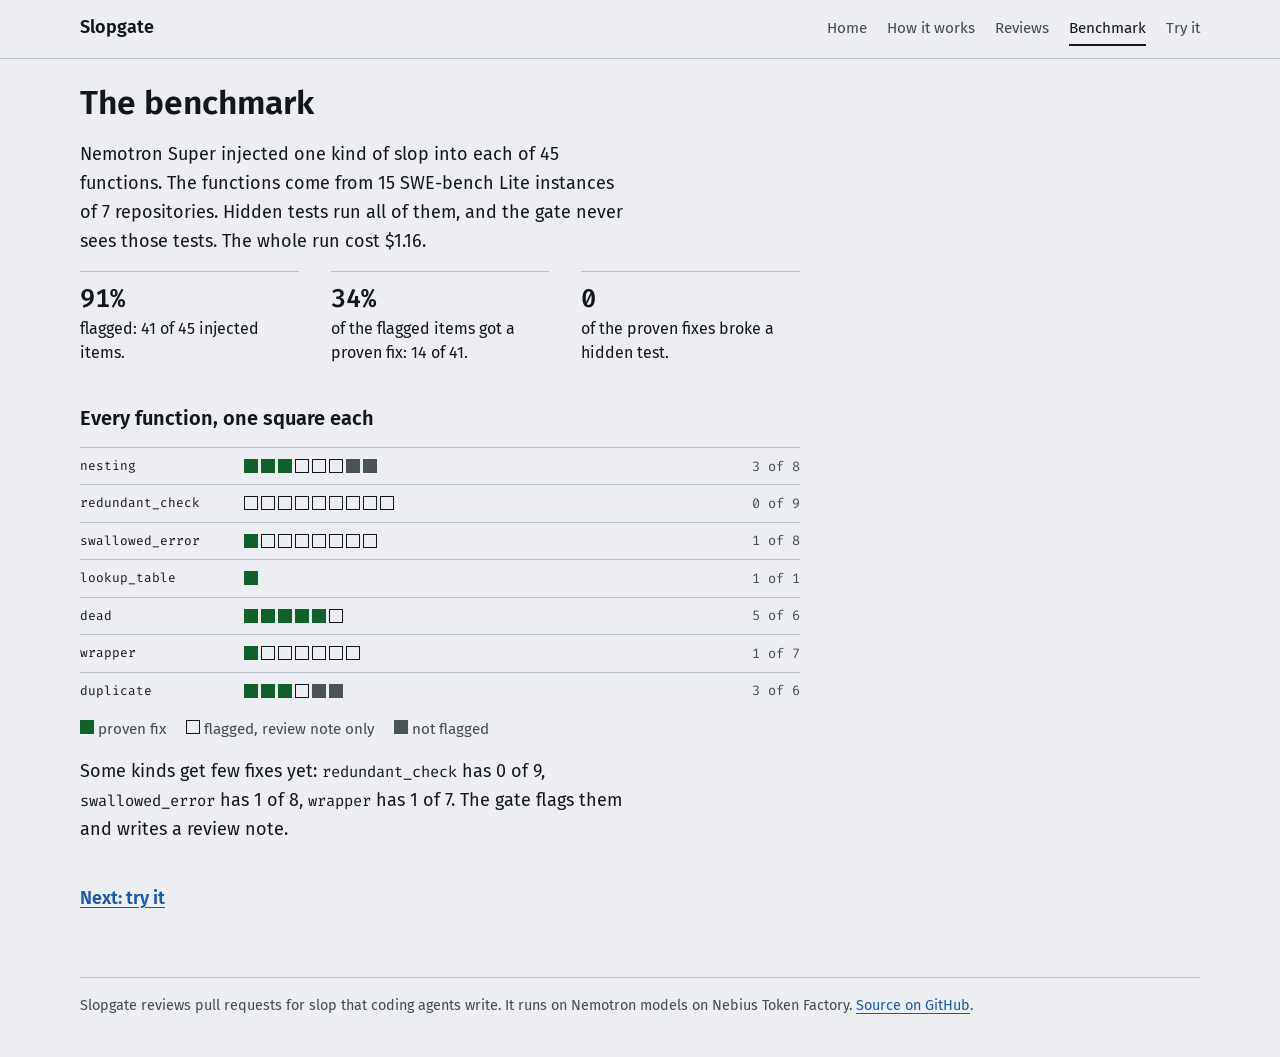
==== docs/demo/benchmark.html @ ee25173a "ticket-64: feat(demo): add the 5-page showcase site with recorded reviews and a live try-it panel Pa" ====
<!doctype html>
<html lang="en">
<head>
<meta charset="utf-8">
<meta name="viewport" content="width=device-width, initial-scale=1">
<title>Slopgate benchmark</title>
<link rel="stylesheet" href="style.css">
</head>
<body>
<header class="top"><div class="topbar"><a class="brand" href="index.html">Slopgate</a><nav aria-label="Pages"><a href="index.html">Home</a><a href="how.html">How it works</a><a href="reviews.html">Reviews</a><a href="benchmark.html" aria-current="page">Benchmark</a><a href="try.html">Try it</a></nav></div></header>
<main>
<h1>The benchmark</h1>
<p>Nemotron Super injected one kind of slop into each of 45 functions. The functions come from 15 SWE-bench Lite instances of 7 repositories. Hidden tests run all of them, and the gate never sees those tests. The whole run cost $1.16.</p>
<ul class="figures">
<li><b class="num">91%</b> flagged: 41 of 45 injected items.</li>
<li><b class="num">34%</b> of the flagged items got a proven fix: 14 of 41.</li>
<li><b class="num">0</b> of the proven fixes broke a hidden test.</li>
</ul>
<h2>Every function, one square each</h2>
<div class="waffle">
<div class="row" role="group" aria-label="nesting: 3 proven, 3 note only, 2 not flagged"><code class="kind">nesting</code><span class="cells"><span class="cell proven" title="nesting: proven fix"></span><span class="cell proven" title="nesting: proven fix"></span><span class="cell proven" title="nesting: proven fix"></span><span class="cell note" title="nesting: flagged, review note only"></span><span class="cell note" title="nesting: flagged, review note only"></span><span class="cell note" title="nesting: flagged, review note only"></span><span class="cell missed" title="nesting: not flagged"></span><span class="cell missed" title="nesting: not flagged"></span></span><span class="count">3 of 8</span></div><div class="row" role="group" aria-label="redundant_check: 0 proven, 9 note only, 0 not flagged"><code class="kind">redundant_check</code><span class="cells"><span class="cell note" title="redundant_check: flagged, review note only"></span><span class="cell note" title="redundant_check: flagged, review note only"></span><span class="cell note" title="redundant_check: flagged, review note only"></span><span class="cell note" title="redundant_check: flagged, review note only"></span><span class="cell note" title="redundant_check: flagged, review note only"></span><span class="cell note" title="redundant_check: flagged, review note only"></span><span class="cell note" title="redundant_check: flagged, review note only"></span><span class="cell note" title="redundant_check: flagged, review note only"></span><span class="cell note" title="redundant_check: flagged, review note only"></span></span><span class="count">0 of 9</span></div><div class="row" role="group" aria-label="swallowed_error: 1 proven, 7 note only, 0 not flagged"><code class="kind">swallowed_error</code><span class="cells"><span class="cell proven" title="swallowed_error: proven fix"></span><span class="cell note" title="swallowed_error: flagged, review note only"></span><span class="cell note" title="swallowed_error: flagged, review note only"></span><span class="cell note" title="swallowed_error: flagged, review note only"></span><span class="cell note" title="swallowed_error: flagged, review note only"></span><span class="cell note" title="swallowed_error: flagged, review note only"></span><span class="cell note" title="swallowed_error: flagged, review note only"></span><span class="cell note" title="swallowed_error: flagged, review note only"></span></span><span class="count">1 of 8</span></div><div class="row" role="group" aria-label="lookup_table: 1 proven, 0 note only, 0 not flagged"><code class="kind">lookup_table</code><span class="cells"><span class="cell proven" title="lookup_table: proven fix"></span></span><span class="count">1 of 1</span></div><div class="row" role="group" aria-label="dead: 5 proven, 1 note only, 0 not flagged"><code class="kind">dead</code><span class="cells"><span class="cell proven" title="dead: proven fix"></span><span class="cell proven" title="dead: proven fix"></span><span class="cell proven" title="dead: proven fix"></span><span class="cell proven" title="dead: proven fix"></span><span class="cell proven" title="dead: proven fix"></span><span class="cell note" title="dead: flagged, review note only"></span></span><span class="count">5 of 6</span></div><div class="row" role="group" aria-label="wrapper: 1 proven, 6 note only, 0 not flagged"><code class="kind">wrapper</code><span class="cells"><span class="cell proven" title="wrapper: proven fix"></span><span class="cell note" title="wrapper: flagged, review note only"></span><span class="cell note" title="wrapper: flagged, review note only"></span><span class="cell note" title="wrapper: flagged, review note only"></span><span class="cell note" title="wrapper: flagged, review note only"></span><span class="cell note" title="wrapper: flagged, review note only"></span><span class="cell note" title="wrapper: flagged, review note only"></span></span><span class="count">1 of 7</span></div><div class="row" role="group" aria-label="duplicate: 3 proven, 1 note only, 2 not flagged"><code class="kind">duplicate</code><span class="cells"><span class="cell proven" title="duplicate: proven fix"></span><span class="cell proven" title="duplicate: proven fix"></span><span class="cell proven" title="duplicate: proven fix"></span><span class="cell note" title="duplicate: flagged, review note only"></span><span class="cell missed" title="duplicate: not flagged"></span><span class="cell missed" title="duplicate: not flagged"></span></span><span class="count">3 of 6</span></div>
</div>
<p class="legend"><span><i class="cell proven"></i> proven fix</span> <span><i class="cell note"></i> flagged, review note only</span> <span><i class="cell missed"></i> not flagged</span></p>
<p>Some kinds get few fixes yet: <code>redundant_check</code> has 0 of 9, <code>swallowed_error</code> has 1 of 8, <code>wrapper</code> has 1 of 7. The gate flags them and writes a review note.</p>
<p class="next"><a href="try.html">Next: try it</a></p>
</main>
<footer><p>Slopgate reviews pull requests for slop that coding agents write. It runs on Nemotron models on Nebius Token Factory. <a href="https://github.com/agno-nymous/slopgate">Source on GitHub</a>.</p></footer>

</body>
</html>
---- docs/demo/style.css ----
@font-face { font-family: "Fira Sans"; font-weight: 400; font-style: normal; font-display: swap; src: url(fonts/fira-sans-latin-400-normal.woff2) format("woff2"); }
@font-face { font-family: "Fira Sans"; font-weight: 600; font-style: normal; font-display: swap; src: url(fonts/fira-sans-latin-600-normal.woff2) format("woff2"); }
@font-face { font-family: "Fira Code"; font-weight: 400; font-style: normal; font-display: swap; src: url(fonts/fira-code-latin-400-normal.woff2) format("woff2"); }
@font-face { font-family: "Fira Code"; font-weight: 600; font-style: normal; font-display: swap; src: url(fonts/fira-code-latin-600-normal.woff2) format("woff2"); }

:root {
  --ground: #eceef1;
  --paper: #e2e5e9;
  --ink: #14171a;
  --muted: #444b53;
  --rule: #b9bfc6;
  --link: #1a5aa8;
  --keep: #11622a;
  --keep-wash: #cfe8d6;
  --drop: #9a1c1b;
  --drop-wash: #f1d3d1;
  --note: #5f4300;
  --note-wash: #e8dfbf;
  --hunk: #4a525a;
  --sans: "Fira Sans", system-ui, -apple-system, "Segoe UI", sans-serif;
  --mono: "Fira Code", ui-monospace, "SF Mono", Menlo, Consolas, monospace;
  color-scheme: light;
}
@media (prefers-color-scheme: dark) {
  :root {
    --ground: #14171b; --paper: #1b2025; --ink: #e6e9ec; --muted: #a3abb4; --rule: #343b43; --link: #7db3f2;
    --keep: #72d08d; --keep-wash: #17301f; --drop: #ff9490; --drop-wash: #3a1b1b; --note: #e6c66d; --note-wash: #33290f; --hunk: #9aa3ad;
    color-scheme: dark;
  }
}

* { box-sizing: border-box; }
html { font-size: 100%; -webkit-text-size-adjust: 100%; }
body { margin: 0; background: var(--ground); color: var(--ink); font: 400 1.0625rem/1.6 var(--sans); }
@media (min-width: 48rem) { body { font-size: 1.125rem; } }

a { color: var(--link); text-underline-offset: 0.18em; transition: color 150ms; }
a:hover { color: var(--ink); }
:focus-visible { outline: 2px solid var(--link); outline-offset: 2px; }
code { font-family: var(--mono); font-size: 0.86em; font-variant-ligatures: none; }
h1, h2 { font-family: var(--sans); font-weight: 600; text-wrap: balance; margin: 0; }
h1 { font-size: clamp(1.65rem, 1.2rem + 1.5vw, 2.1rem); line-height: 1.22; }
h2 { font-size: 1.25rem; line-height: 1.3; margin-top: 2.5rem; }
p { margin: 1rem 0 0; max-width: 55ch; text-wrap: pretty; }
::placeholder { color: var(--muted); opacity: 1; }
h1, h2, p, li, summary { overflow-wrap: anywhere; }
ul, ol { margin: 0; padding: 0; }

.top { border-bottom: 1px solid var(--rule); }
.topbar { max-width: 72rem; margin: 0 auto; padding: 0.75rem max(16px, env(safe-area-inset-right, 0px)) 0.75rem max(16px, env(safe-area-inset-left, 0px)); display: flex; flex-wrap: wrap; align-items: baseline; justify-content: space-between; gap: 0.25rem 1.5rem; }
.brand { font-weight: 600; color: var(--ink); text-decoration: none; }
nav { display: flex; flex-wrap: wrap; gap: 0.25rem 1.25rem; font-size: 0.95rem; }
nav a { color: var(--muted); text-decoration: none; padding: 0.25rem 0; border-bottom: 2px solid transparent; }
nav a:hover { color: var(--ink); }
nav a[aria-current] { color: var(--ink); border-bottom-color: var(--ink); }

main, footer { max-width: 72rem; margin: 0 auto; padding-left: max(16px, env(safe-area-inset-left, 0px)); padding-right: max(16px, env(safe-area-inset-right, 0px)); }
main { padding-top: 1.5rem; padding-bottom: 1rem; }
main > * { max-width: 45rem; }
main > p { max-width: 55ch; }
main > .wide, main > h1 { max-width: none; }
footer { padding-top: 1rem; padding-bottom: 2.5rem; color: var(--muted); font-size: 0.9rem; }
footer p { border-top: 1px solid var(--rule); padding-top: 1rem; margin-top: 2rem; max-width: none; }
.next { margin-top: 2.5rem; font-weight: 600; }
.sr { position: absolute; width: 1px; height: 1px; overflow: hidden; clip-path: inset(50%); white-space: nowrap; }
.ok { color: var(--keep); font-weight: 600; }

pre.diff { margin: 0; padding: 0.5rem 0; overflow-x: auto; background: var(--paper); border-top: 1px solid var(--rule); border-bottom: 1px solid var(--rule); font: 400 0.875rem/1.5 var(--mono); font-variant-ligatures: none; tab-size: 4; max-width: 100%; }
pre.diff code { font: inherit; display: block; min-width: max-content; }
.l { display: block; padding: 0 12px; white-space: pre; }
.add { background: var(--keep-wash); color: var(--keep); }
.del { background: var(--drop-wash); color: var(--drop); }
.hunk { color: var(--hunk); }
.ctx { color: var(--ink); }
.cmd { margin-top: 0.5rem; }
.tests { margin-top: 0.5rem; max-height: 28rem; }

.verdict { margin: 0.75rem 0 0; padding: 0.5rem 12px; font-weight: 600; border-top: 1px solid var(--rule); }
.verdict.ok { background: var(--keep-wash); color: var(--keep); }

.pair { display: grid; grid-template-columns: 1fr; gap: 1.5rem 1rem; margin-top: 1.25rem; }
@media (min-width: 62rem) { .pair { grid-template-columns: 1fr 1fr; } }
.pair figure { margin: 0; min-width: 0; }
figcaption { font-size: 0.95rem; color: var(--muted); margin-bottom: 0.4rem; }
.tag { font-family: var(--mono); font-weight: 600; color: var(--ink); }

.figures { list-style: none; margin-top: 1rem; display: grid; gap: 1rem 2rem; }
@media (min-width: 62rem) { .figures { grid-template-columns: repeat(3, 1fr); } }
.figures li { display: grid; gap: 0.1rem; align-content: start; padding-top: 0.75rem; border-top: 1px solid var(--rule); font-size: 1rem; line-height: 1.5; }
.num { font: 600 1.6rem/1.2 var(--mono); font-variant-ligatures: none; }

.flow { list-style: none; margin-top: 1.5rem; }
.flow li { display: grid; grid-template-columns: 2rem 1fr; gap: 0 0.5rem; padding: 0.9rem 0; border-top: 1px solid var(--rule); }
.flow h2 { margin: 0; font-size: 1.1rem; }
.flow p { margin: 0.2rem 0 0; }
.n { font: 600 1rem/1.6 var(--mono); color: var(--muted); }
.sandbox { margin-top: 0; padding: 0 12px; border: 1px solid var(--ink); }
.sandbox .flow { margin-top: 0; }
.sandbox .label { max-width: none; margin: 0; padding: 0.4rem 0; font: 600 0.85rem/1.4 var(--mono); }
.sandbox .flow li:first-child { border-top: 1px solid var(--rule); }

.list { list-style: none; margin-top: 1.5rem; }
.list li { padding: 1rem 0; border-top: 1px solid var(--rule); }
.list h2 { margin: 0; font-size: 1.2rem; }
.list p { margin: 0.2rem 0 0; }
.meta { color: var(--muted); font-size: 0.95rem; }
.kind code { font-weight: 400; color: var(--muted); }
.facts { color: var(--muted); }
section { margin-top: 0.5rem; }
section > .diff { margin-top: 1rem; }

details { margin-top: 1rem; }
summary { cursor: pointer; font-weight: 600; }
details > pre, details > table { margin-top: 0.75rem; }
.times table { border-collapse: collapse; width: 100%; max-width: 45rem; font-size: 0.95rem; }
.times td { padding: 0.35rem 0; border-top: 1px solid var(--rule); vertical-align: middle; }
.times th { text-align: left; font-weight: 600; padding: 0.25rem 0; }
.times th.r { text-align: right; padding-right: 0.75rem; }
.times .r { text-align: right; font-family: var(--mono); padding: 0.35rem 0.75rem; white-space: nowrap; }
.times .bar { width: 30%; padding: 0; display: table-cell; }
.times .bar i { display: block; height: 6px; background: var(--ink); }
.note { color: var(--muted); font-size: 0.95rem; }

.waffle { margin-top: 1rem; display: grid; gap: 0.5rem; }
.row { display: grid; grid-template-columns: 9.5rem 1fr 4rem; gap: 0.25rem 0.75rem; align-items: center; border-top: 1px solid var(--rule); padding-top: 0.5rem; }
.row .kind { font-size: 0.8rem; }
.cells { display: flex; flex-wrap: wrap; gap: 3px; }
.cell { display: inline-block; width: 14px; height: 14px; border: 1px solid var(--ink); }
.cell.proven { background: var(--keep); border-color: var(--keep); }
.cell.note { background: transparent; }
.cell.missed { background: var(--hunk); border-color: var(--hunk); }
.count { font: 400 0.85rem var(--mono); text-align: right; color: var(--muted); }
.legend { color: var(--muted); font-size: 0.95rem; }
.legend span { margin-right: 1rem; white-space: nowrap; }
@media (max-width: 40rem) { .row { grid-template-columns: 1fr auto; } .row .cells { grid-column: 1 / -1; grid-row: 2; } }

.steps { margin: 1rem 0 0 1.25rem; max-width: 45rem; }
.steps li { margin-top: 0.75rem; padding-left: 0.25rem; max-width: 55ch; }
.steps .diff { margin-top: 0.5rem; }

.live { margin-top: 1.5rem; max-width: 45rem; }
.live .note, .live .verdict { max-width: 55ch; }

@media (prefers-reduced-motion: reduce) { * { transition: none !important; animation: none !important; } }
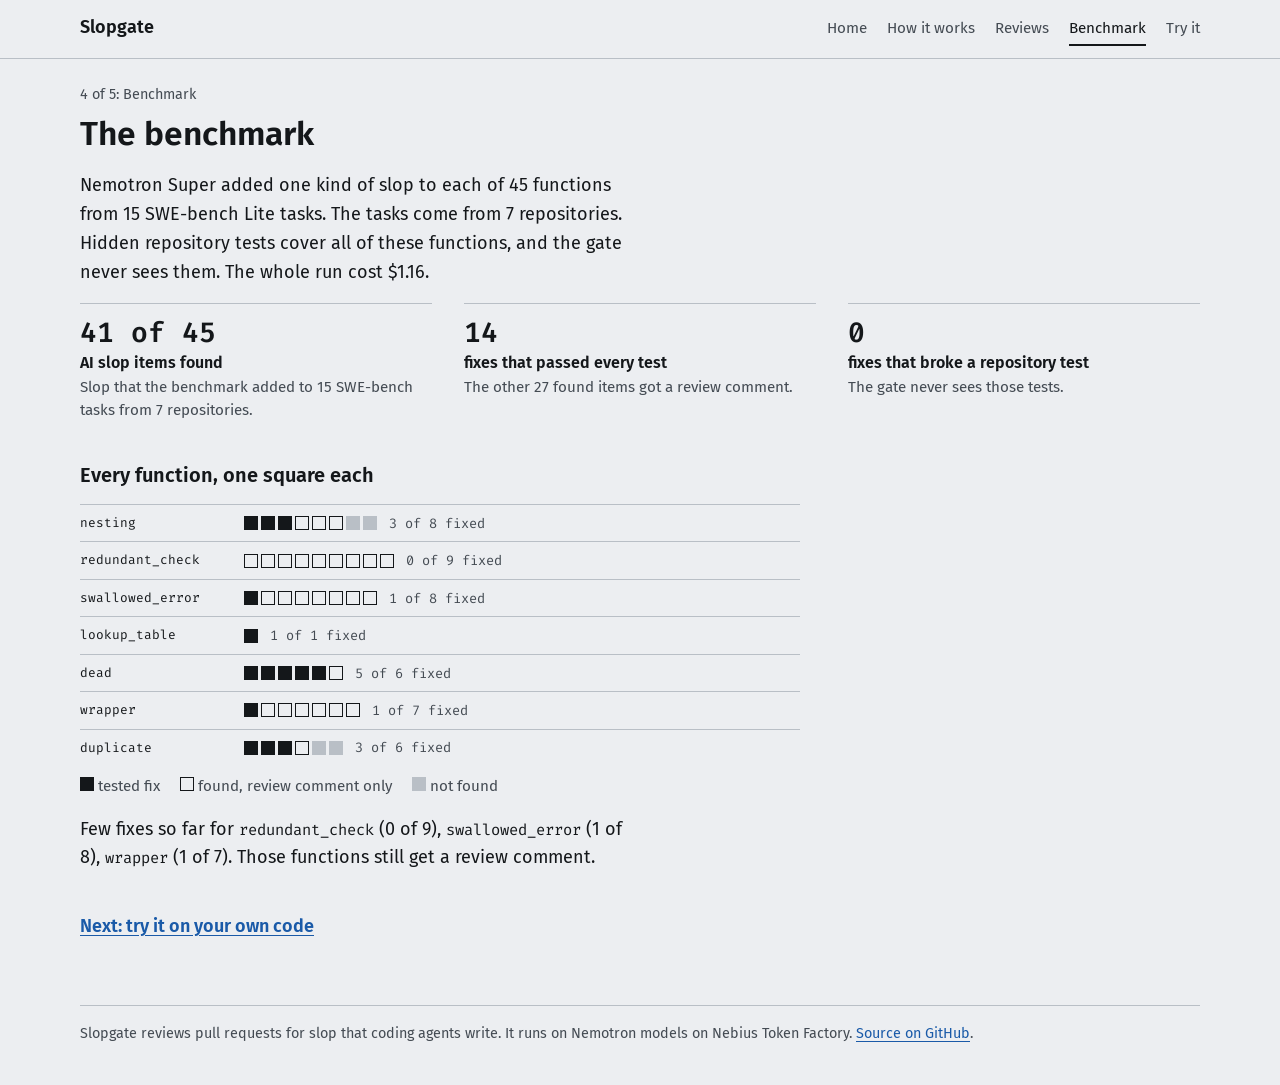
==== commit 3115d373: "ticket-64: feat(demo): rewrite the showcase copy in plain words and name the AI slop Co-Authored-By:" ====
--- a/docs/demo/benchmark.html
+++ b/docs/demo/benchmark.html
@@ -9,20 +9,21 @@
 <body>
 <header class="top"><div class="topbar"><a class="brand" href="index.html">Slopgate</a><nav aria-label="Pages"><a href="index.html">Home</a><a href="how.html">How it works</a><a href="reviews.html">Reviews</a><a href="benchmark.html" aria-current="page">Benchmark</a><a href="try.html">Try it</a></nav></div></header>
 <main>
+<p class="pos">4 of 5: Benchmark</p>
 <h1>The benchmark</h1>
-<p>Nemotron Super injected one kind of slop into each of 45 functions. The functions come from 15 SWE-bench Lite instances of 7 repositories. Hidden tests run all of them, and the gate never sees those tests. The whole run cost $1.16.</p>
-<ul class="figures">
-<li><b class="num">91%</b> flagged: 41 of 45 injected items.</li>
-<li><b class="num">34%</b> of the flagged items got a proven fix: 14 of 41.</li>
-<li><b class="num">0</b> of the proven fixes broke a hidden test.</li>
+<p>Nemotron Super added one kind of slop to each of 45 functions from 15 SWE-bench Lite tasks. The tasks come from 7 repositories. Hidden repository tests cover all of these functions, and the gate never sees them. The whole run cost $1.16.</p>
+<ul class="wide figures">
+<li><b class="num">41 of 45</b><span class="what">AI slop items found</span><span class="more">Slop that the benchmark added to 15 SWE-bench tasks from 7 repositories.</span></li>
+<li><b class="num">14</b><span class="what">fixes that passed every test</span><span class="more">The other 27 found items got a review comment.</span></li>
+<li><b class="num">0</b><span class="what">fixes that broke a repository test</span><span class="more">The gate never sees those tests.</span></li>
 </ul>
 <h2>Every function, one square each</h2>
 <div class="waffle">
-<div class="row" role="group" aria-label="nesting: 3 proven, 3 note only, 2 not flagged"><code class="kind">nesting</code><span class="cells"><span class="cell proven" title="nesting: proven fix"></span><span class="cell proven" title="nesting: proven fix"></span><span class="cell proven" title="nesting: proven fix"></span><span class="cell note" title="nesting: flagged, review note only"></span><span class="cell note" title="nesting: flagged, review note only"></span><span class="cell note" title="nesting: flagged, review note only"></span><span class="cell missed" title="nesting: not flagged"></span><span class="cell missed" title="nesting: not flagged"></span></span><span class="count">3 of 8</span></div><div class="row" role="group" aria-label="redundant_check: 0 proven, 9 note only, 0 not flagged"><code class="kind">redundant_check</code><span class="cells"><span class="cell note" title="redundant_check: flagged, review note only"></span><span class="cell note" title="redundant_check: flagged, review note only"></span><span class="cell note" title="redundant_check: flagged, review note only"></span><span class="cell note" title="redundant_check: flagged, review note only"></span><span class="cell note" title="redundant_check: flagged, review note only"></span><span class="cell note" title="redundant_check: flagged, review note only"></span><span class="cell note" title="redundant_check: flagged, review note only"></span><span class="cell note" title="redundant_check: flagged, review note only"></span><span class="cell note" title="redundant_check: flagged, review note only"></span></span><span class="count">0 of 9</span></div><div class="row" role="group" aria-label="swallowed_error: 1 proven, 7 note only, 0 not flagged"><code class="kind">swallowed_error</code><span class="cells"><span class="cell proven" title="swallowed_error: proven fix"></span><span class="cell note" title="swallowed_error: flagged, review note only"></span><span class="cell note" title="swallowed_error: flagged, review note only"></span><span class="cell note" title="swallowed_error: flagged, review note only"></span><span class="cell note" title="swallowed_error: flagged, review note only"></span><span class="cell note" title="swallowed_error: flagged, review note only"></span><span class="cell note" title="swallowed_error: flagged, review note only"></span><span class="cell note" title="swallowed_error: flagged, review note only"></span></span><span class="count">1 of 8</span></div><div class="row" role="group" aria-label="lookup_table: 1 proven, 0 note only, 0 not flagged"><code class="kind">lookup_table</code><span class="cells"><span class="cell proven" title="lookup_table: proven fix"></span></span><span class="count">1 of 1</span></div><div class="row" role="group" aria-label="dead: 5 proven, 1 note only, 0 not flagged"><code class="kind">dead</code><span class="cells"><span class="cell proven" title="dead: proven fix"></span><span class="cell proven" title="dead: proven fix"></span><span class="cell proven" title="dead: proven fix"></span><span class="cell proven" title="dead: proven fix"></span><span class="cell proven" title="dead: proven fix"></span><span class="cell note" title="dead: flagged, review note only"></span></span><span class="count">5 of 6</span></div><div class="row" role="group" aria-label="wrapper: 1 proven, 6 note only, 0 not flagged"><code class="kind">wrapper</code><span class="cells"><span class="cell proven" title="wrapper: proven fix"></span><span class="cell note" title="wrapper: flagged, review note only"></span><span class="cell note" title="wrapper: flagged, review note only"></span><span class="cell note" title="wrapper: flagged, review note only"></span><span class="cell note" title="wrapper: flagged, review note only"></span><span class="cell note" title="wrapper: flagged, review note only"></span><span class="cell note" title="wrapper: flagged, review note only"></span></span><span class="count">1 of 7</span></div><div class="row" role="group" aria-label="duplicate: 3 proven, 1 note only, 2 not flagged"><code class="kind">duplicate</code><span class="cells"><span class="cell proven" title="duplicate: proven fix"></span><span class="cell proven" title="duplicate: proven fix"></span><span class="cell proven" title="duplicate: proven fix"></span><span class="cell note" title="duplicate: flagged, review note only"></span><span class="cell missed" title="duplicate: not flagged"></span><span class="cell missed" title="duplicate: not flagged"></span></span><span class="count">3 of 6</span></div>
+<div class="row" role="group" aria-label="nesting (deep nesting): 3 tested fixes, 3 comment only, 2 not found"><code class="kind" title="deep nesting">nesting</code><span class="cells"><span class="cell proven" title="nesting: tested fix"></span><span class="cell proven" title="nesting: tested fix"></span><span class="cell proven" title="nesting: tested fix"></span><span class="cell note" title="nesting: found, review comment only"></span><span class="cell note" title="nesting: found, review comment only"></span><span class="cell note" title="nesting: found, review comment only"></span><span class="cell missed" title="nesting: not found"></span><span class="cell missed" title="nesting: not found"></span></span><span class="count">3 of 8 fixed</span></div><div class="row" role="group" aria-label="redundant_check (same check twice): 0 tested fixes, 9 comment only, 0 not found"><code class="kind" title="same check twice">redundant_check</code><span class="cells"><span class="cell note" title="redundant_check: found, review comment only"></span><span class="cell note" title="redundant_check: found, review comment only"></span><span class="cell note" title="redundant_check: found, review comment only"></span><span class="cell note" title="redundant_check: found, review comment only"></span><span class="cell note" title="redundant_check: found, review comment only"></span><span class="cell note" title="redundant_check: found, review comment only"></span><span class="cell note" title="redundant_check: found, review comment only"></span><span class="cell note" title="redundant_check: found, review comment only"></span><span class="cell note" title="redundant_check: found, review comment only"></span></span><span class="count">0 of 9 fixed</span></div><div class="row" role="group" aria-label="swallowed_error (error hidden by except): 1 tested fixes, 7 comment only, 0 not found"><code class="kind" title="error hidden by except">swallowed_error</code><span class="cells"><span class="cell proven" title="swallowed_error: tested fix"></span><span class="cell note" title="swallowed_error: found, review comment only"></span><span class="cell note" title="swallowed_error: found, review comment only"></span><span class="cell note" title="swallowed_error: found, review comment only"></span><span class="cell note" title="swallowed_error: found, review comment only"></span><span class="cell note" title="swallowed_error: found, review comment only"></span><span class="cell note" title="swallowed_error: found, review comment only"></span><span class="cell note" title="swallowed_error: found, review comment only"></span></span><span class="count">1 of 8 fixed</span></div><div class="row" role="group" aria-label="lookup_table (long if/elif chain): 1 tested fixes, 0 comment only, 0 not found"><code class="kind" title="long if/elif chain">lookup_table</code><span class="cells"><span class="cell proven" title="lookup_table: tested fix"></span></span><span class="count">1 of 1 fixed</span></div><div class="row" role="group" aria-label="dead (unused or unreachable code): 5 tested fixes, 1 comment only, 0 not found"><code class="kind" title="unused or unreachable code">dead</code><span class="cells"><span class="cell proven" title="dead: tested fix"></span><span class="cell proven" title="dead: tested fix"></span><span class="cell proven" title="dead: tested fix"></span><span class="cell proven" title="dead: tested fix"></span><span class="cell proven" title="dead: tested fix"></span><span class="cell note" title="dead: found, review comment only"></span></span><span class="count">5 of 6 fixed</span></div><div class="row" role="group" aria-label="wrapper (function that only calls another): 1 tested fixes, 6 comment only, 0 not found"><code class="kind" title="function that only calls another">wrapper</code><span class="cells"><span class="cell proven" title="wrapper: tested fix"></span><span class="cell note" title="wrapper: found, review comment only"></span><span class="cell note" title="wrapper: found, review comment only"></span><span class="cell note" title="wrapper: found, review comment only"></span><span class="cell note" title="wrapper: found, review comment only"></span><span class="cell note" title="wrapper: found, review comment only"></span><span class="cell note" title="wrapper: found, review comment only"></span></span><span class="count">1 of 7 fixed</span></div><div class="row" role="group" aria-label="duplicate (copy of an existing function): 3 tested fixes, 1 comment only, 2 not found"><code class="kind" title="copy of an existing function">duplicate</code><span class="cells"><span class="cell proven" title="duplicate: tested fix"></span><span class="cell proven" title="duplicate: tested fix"></span><span class="cell proven" title="duplicate: tested fix"></span><span class="cell note" title="duplicate: found, review comment only"></span><span class="cell missed" title="duplicate: not found"></span><span class="cell missed" title="duplicate: not found"></span></span><span class="count">3 of 6 fixed</span></div>
 </div>
-<p class="legend"><span><i class="cell proven"></i> proven fix</span> <span><i class="cell note"></i> flagged, review note only</span> <span><i class="cell missed"></i> not flagged</span></p>
-<p>Some kinds get few fixes yet: <code>redundant_check</code> has 0 of 9, <code>swallowed_error</code> has 1 of 8, <code>wrapper</code> has 1 of 7. The gate flags them and writes a review note.</p>
-<p class="next"><a href="try.html">Next: try it</a></p>
+<p class="legend"><span><i class="cell proven"></i> tested fix</span> <span><i class="cell note"></i> found, review comment only</span> <span><i class="cell missed"></i> not found</span></p>
+<p>Few fixes so far for <code>redundant_check</code> (0 of 9), <code>swallowed_error</code> (1 of 8), <code>wrapper</code> (1 of 7). Those functions still get a review comment.</p>
+<p class="next"><a href="try.html">Next: try it on your own code</a></p>
 </main>
 <footer><p>Slopgate reviews pull requests for slop that coding agents write. It runs on Nemotron models on Nebius Token Factory. <a href="https://github.com/agno-nymous/slopgate">Source on GitHub</a>.</p></footer>
 
--- a/docs/demo/style.css
+++ b/docs/demo/style.css
@@ -63,7 +63,7 @@
 footer p { border-top: 1px solid var(--rule); padding-top: 1rem; margin-top: 2rem; max-width: none; }
 .next { margin-top: 2.5rem; font-weight: 600; }
 .sr { position: absolute; width: 1px; height: 1px; overflow: hidden; clip-path: inset(50%); white-space: nowrap; }
-.ok { color: var(--keep); font-weight: 600; }
+.pos { margin: 0 0 0.5rem; color: var(--muted); font-size: 0.9rem; }
 
 pre.diff { margin: 0; padding: 0.5rem 0; overflow-x: auto; background: var(--paper); border-top: 1px solid var(--rule); border-bottom: 1px solid var(--rule); font: 400 0.875rem/1.5 var(--mono); font-variant-ligatures: none; tab-size: 4; max-width: 100%; }
 pre.diff code { font: inherit; display: block; min-width: max-content; }
@@ -87,24 +87,27 @@
 .figures { list-style: none; margin-top: 1rem; display: grid; gap: 1rem 2rem; }
 @media (min-width: 62rem) { .figures { grid-template-columns: repeat(3, 1fr); } }
 .figures li { display: grid; gap: 0.1rem; align-content: start; padding-top: 0.75rem; border-top: 1px solid var(--rule); font-size: 1rem; line-height: 1.5; }
-.num { font: 600 1.6rem/1.2 var(--mono); font-variant-ligatures: none; }
+.num { font: 600 1.75rem/1.2 var(--mono); font-variant-ligatures: none; }
+.figures .what { font-weight: 600; }
+.figures .more { color: var(--muted); font-size: 0.95rem; }
 
 .flow { list-style: none; margin-top: 1.5rem; }
 .flow li { display: grid; grid-template-columns: 2rem 1fr; gap: 0 0.5rem; padding: 0.9rem 0; border-top: 1px solid var(--rule); }
 .flow h2 { margin: 0; font-size: 1.1rem; }
 .flow p { margin: 0.2rem 0 0; }
 .n { font: 600 1rem/1.6 var(--mono); color: var(--muted); }
-.sandbox { margin-top: 0; padding: 0 12px; border: 1px solid var(--ink); }
+.sandbox { margin: 0 0 0 -14px; padding: 0 0 0 12px; border-left: 2px solid var(--ink); }
 .sandbox .flow { margin-top: 0; }
-.sandbox .label { max-width: none; margin: 0; padding: 0.4rem 0; font: 600 0.85rem/1.4 var(--mono); }
-.sandbox .flow li:first-child { border-top: 1px solid var(--rule); }
+.sandbox .label { max-width: none; margin: 0; padding: 0.5rem 0 0.1rem; font: 600 0.85rem/1.4 var(--mono); border-top: 1px solid var(--rule); }
+.sandbox .flow li:first-child { border-top: 0; }
+.sandbox + .flow { margin-top: 0; }
 
 .list { list-style: none; margin-top: 1.5rem; }
 .list li { padding: 1rem 0; border-top: 1px solid var(--rule); }
 .list h2 { margin: 0; font-size: 1.2rem; }
 .list p { margin: 0.2rem 0 0; }
 .meta { color: var(--muted); font-size: 0.95rem; }
-.kind code { font-weight: 400; color: var(--muted); }
+p.kind { margin-top: 0.25rem; color: var(--muted); }
 .facts { color: var(--muted); }
 section { margin-top: 0.5rem; }
 section > .diff { margin-top: 1rem; }
@@ -122,21 +125,23 @@
 .note { color: var(--muted); font-size: 0.95rem; }
 
 .waffle { margin-top: 1rem; display: grid; gap: 0.5rem; }
-.row { display: grid; grid-template-columns: 9.5rem 1fr 4rem; gap: 0.25rem 0.75rem; align-items: center; border-top: 1px solid var(--rule); padding-top: 0.5rem; }
+.row { display: grid; grid-template-columns: 9.5rem auto 1fr; gap: 0.25rem 0.75rem; align-items: center; border-top: 1px solid var(--rule); padding-top: 0.5rem; }
 .row .kind { font-size: 0.8rem; }
 .cells { display: flex; flex-wrap: wrap; gap: 3px; }
 .cell { display: inline-block; width: 14px; height: 14px; border: 1px solid var(--ink); }
-.cell.proven { background: var(--keep); border-color: var(--keep); }
+.cell.proven { background: var(--ink); border-color: var(--ink); }
 .cell.note { background: transparent; }
-.cell.missed { background: var(--hunk); border-color: var(--hunk); }
-.count { font: 400 0.85rem var(--mono); text-align: right; color: var(--muted); }
+.cell.missed { background: var(--rule); border-color: var(--rule); }
+.count { font: 400 0.85rem var(--mono); color: var(--muted); }
 .legend { color: var(--muted); font-size: 0.95rem; }
 .legend span { margin-right: 1rem; white-space: nowrap; }
-@media (max-width: 40rem) { .row { grid-template-columns: 1fr auto; } .row .cells { grid-column: 1 / -1; grid-row: 2; } }
+@media (max-width: 40rem) { .row { grid-template-columns: 1fr auto; } .row .cells { grid-column: 1 / -1; grid-row: 2; } .count { text-align: right; } }
+@media (max-width: 30rem) { nav { gap: 0.25rem 0.75rem; font-size: 0.875rem; } }
 
 .steps { margin: 1rem 0 0 1.25rem; max-width: 45rem; }
 .steps li { margin-top: 0.75rem; padding-left: 0.25rem; max-width: 55ch; }
 .steps .diff { margin-top: 0.5rem; }
+.steps .cmd .l { white-space: pre-wrap; overflow-wrap: anywhere; }
 
 .live { margin-top: 1.5rem; max-width: 45rem; }
 .live .note, .live .verdict { max-width: 55ch; }
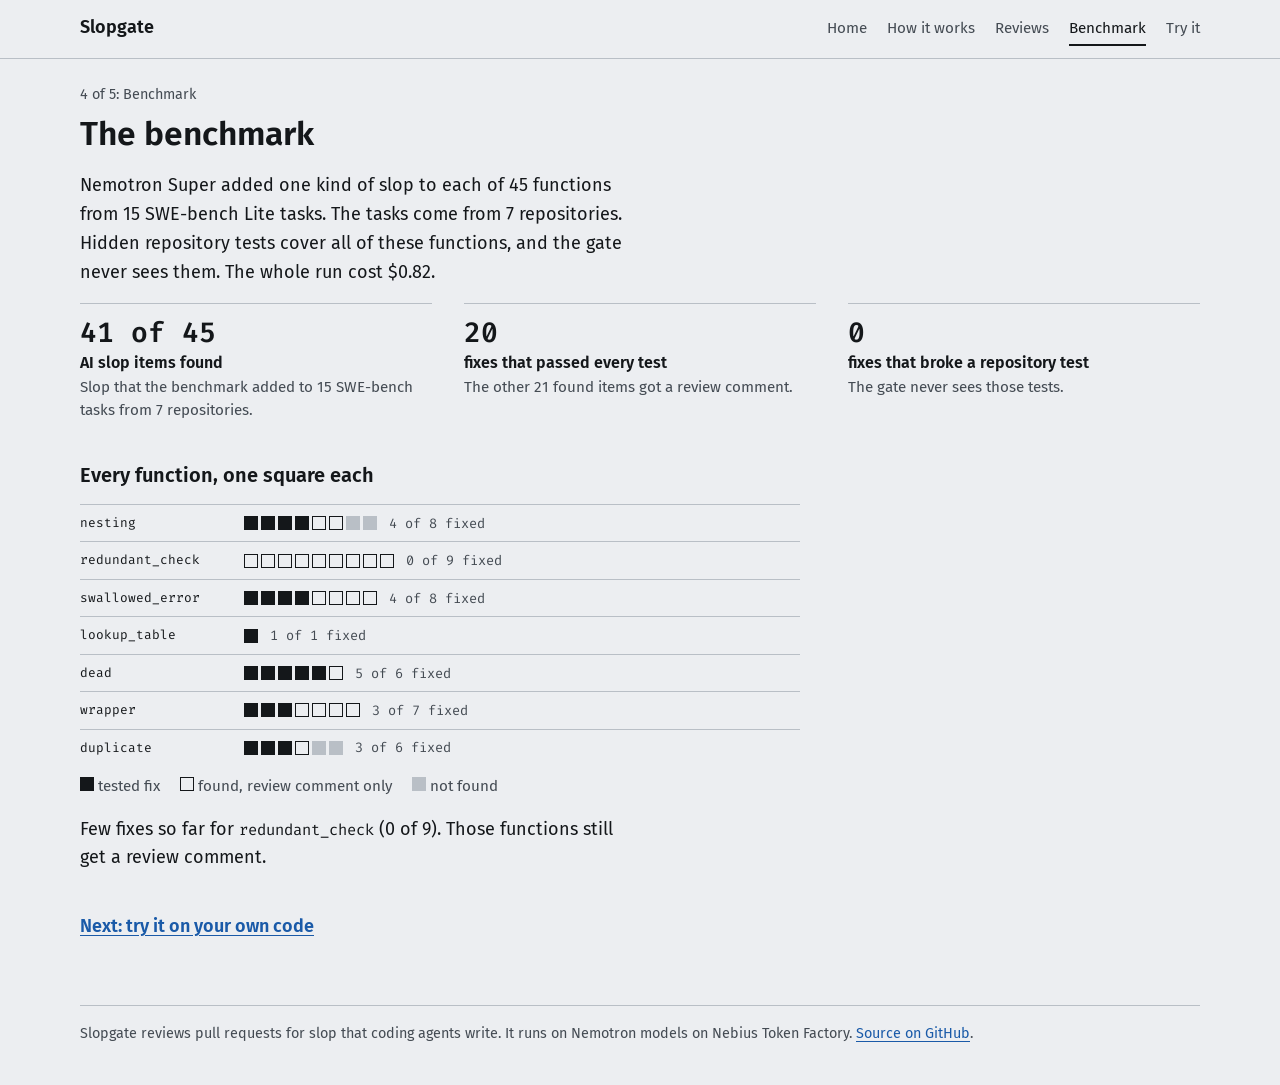
==== commit 3088f449: "ticket-77: feat(config): move Super to Nemotron 3.5 Super VL Nemotron 3 Super stops on Token Factory" ====
--- a/docs/demo/benchmark.html
+++ b/docs/demo/benchmark.html
@@ -11,18 +11,18 @@
 <main>
 <p class="pos">4 of 5: Benchmark</p>
 <h1>The benchmark</h1>
-<p>Nemotron Super added one kind of slop to each of 45 functions from 15 SWE-bench Lite tasks. The tasks come from 7 repositories. Hidden repository tests cover all of these functions, and the gate never sees them. The whole run cost $1.16.</p>
+<p>Nemotron Super added one kind of slop to each of 45 functions from 15 SWE-bench Lite tasks. The tasks come from 7 repositories. Hidden repository tests cover all of these functions, and the gate never sees them. The whole run cost $0.82.</p>
 <ul class="wide figures">
 <li><b class="num">41 of 45</b><span class="what">AI slop items found</span><span class="more">Slop that the benchmark added to 15 SWE-bench tasks from 7 repositories.</span></li>
-<li><b class="num">14</b><span class="what">fixes that passed every test</span><span class="more">The other 27 found items got a review comment.</span></li>
+<li><b class="num">20</b><span class="what">fixes that passed every test</span><span class="more">The other 21 found items got a review comment.</span></li>
 <li><b class="num">0</b><span class="what">fixes that broke a repository test</span><span class="more">The gate never sees those tests.</span></li>
 </ul>
 <h2>Every function, one square each</h2>
 <div class="waffle">
-<div class="row" role="group" aria-label="nesting (deep nesting): 3 tested fixes, 3 comment only, 2 not found"><code class="kind" title="deep nesting">nesting</code><span class="cells"><span class="cell proven" title="nesting: tested fix"></span><span class="cell proven" title="nesting: tested fix"></span><span class="cell proven" title="nesting: tested fix"></span><span class="cell note" title="nesting: found, review comment only"></span><span class="cell note" title="nesting: found, review comment only"></span><span class="cell note" title="nesting: found, review comment only"></span><span class="cell missed" title="nesting: not found"></span><span class="cell missed" title="nesting: not found"></span></span><span class="count">3 of 8 fixed</span></div><div class="row" role="group" aria-label="redundant_check (same check twice): 0 tested fixes, 9 comment only, 0 not found"><code class="kind" title="same check twice">redundant_check</code><span class="cells"><span class="cell note" title="redundant_check: found, review comment only"></span><span class="cell note" title="redundant_check: found, review comment only"></span><span class="cell note" title="redundant_check: found, review comment only"></span><span class="cell note" title="redundant_check: found, review comment only"></span><span class="cell note" title="redundant_check: found, review comment only"></span><span class="cell note" title="redundant_check: found, review comment only"></span><span class="cell note" title="redundant_check: found, review comment only"></span><span class="cell note" title="redundant_check: found, review comment only"></span><span class="cell note" title="redundant_check: found, review comment only"></span></span><span class="count">0 of 9 fixed</span></div><div class="row" role="group" aria-label="swallowed_error (error hidden by except): 1 tested fixes, 7 comment only, 0 not found"><code class="kind" title="error hidden by except">swallowed_error</code><span class="cells"><span class="cell proven" title="swallowed_error: tested fix"></span><span class="cell note" title="swallowed_error: found, review comment only"></span><span class="cell note" title="swallowed_error: found, review comment only"></span><span class="cell note" title="swallowed_error: found, review comment only"></span><span class="cell note" title="swallowed_error: found, review comment only"></span><span class="cell note" title="swallowed_error: found, review comment only"></span><span class="cell note" title="swallowed_error: found, review comment only"></span><span class="cell note" title="swallowed_error: found, review comment only"></span></span><span class="count">1 of 8 fixed</span></div><div class="row" role="group" aria-label="lookup_table (long if/elif chain): 1 tested fixes, 0 comment only, 0 not found"><code class="kind" title="long if/elif chain">lookup_table</code><span class="cells"><span class="cell proven" title="lookup_table: tested fix"></span></span><span class="count">1 of 1 fixed</span></div><div class="row" role="group" aria-label="dead (unused or unreachable code): 5 tested fixes, 1 comment only, 0 not found"><code class="kind" title="unused or unreachable code">dead</code><span class="cells"><span class="cell proven" title="dead: tested fix"></span><span class="cell proven" title="dead: tested fix"></span><span class="cell proven" title="dead: tested fix"></span><span class="cell proven" title="dead: tested fix"></span><span class="cell proven" title="dead: tested fix"></span><span class="cell note" title="dead: found, review comment only"></span></span><span class="count">5 of 6 fixed</span></div><div class="row" role="group" aria-label="wrapper (function that only calls another): 1 tested fixes, 6 comment only, 0 not found"><code class="kind" title="function that only calls another">wrapper</code><span class="cells"><span class="cell proven" title="wrapper: tested fix"></span><span class="cell note" title="wrapper: found, review comment only"></span><span class="cell note" title="wrapper: found, review comment only"></span><span class="cell note" title="wrapper: found, review comment only"></span><span class="cell note" title="wrapper: found, review comment only"></span><span class="cell note" title="wrapper: found, review comment only"></span><span class="cell note" title="wrapper: found, review comment only"></span></span><span class="count">1 of 7 fixed</span></div><div class="row" role="group" aria-label="duplicate (copy of an existing function): 3 tested fixes, 1 comment only, 2 not found"><code class="kind" title="copy of an existing function">duplicate</code><span class="cells"><span class="cell proven" title="duplicate: tested fix"></span><span class="cell proven" title="duplicate: tested fix"></span><span class="cell proven" title="duplicate: tested fix"></span><span class="cell note" title="duplicate: found, review comment only"></span><span class="cell missed" title="duplicate: not found"></span><span class="cell missed" title="duplicate: not found"></span></span><span class="count">3 of 6 fixed</span></div>
+<div class="row" role="group" aria-label="nesting (deep nesting): 4 tested fixes, 2 comment only, 2 not found"><code class="kind" title="deep nesting">nesting</code><span class="cells"><span class="cell proven" title="nesting: tested fix"></span><span class="cell proven" title="nesting: tested fix"></span><span class="cell proven" title="nesting: tested fix"></span><span class="cell proven" title="nesting: tested fix"></span><span class="cell note" title="nesting: found, review comment only"></span><span class="cell note" title="nesting: found, review comment only"></span><span class="cell missed" title="nesting: not found"></span><span class="cell missed" title="nesting: not found"></span></span><span class="count">4 of 8 fixed</span></div><div class="row" role="group" aria-label="redundant_check (same check twice): 0 tested fixes, 9 comment only, 0 not found"><code class="kind" title="same check twice">redundant_check</code><span class="cells"><span class="cell note" title="redundant_check: found, review comment only"></span><span class="cell note" title="redundant_check: found, review comment only"></span><span class="cell note" title="redundant_check: found, review comment only"></span><span class="cell note" title="redundant_check: found, review comment only"></span><span class="cell note" title="redundant_check: found, review comment only"></span><span class="cell note" title="redundant_check: found, review comment only"></span><span class="cell note" title="redundant_check: found, review comment only"></span><span class="cell note" title="redundant_check: found, review comment only"></span><span class="cell note" title="redundant_check: found, review comment only"></span></span><span class="count">0 of 9 fixed</span></div><div class="row" role="group" aria-label="swallowed_error (error hidden by except): 4 tested fixes, 4 comment only, 0 not found"><code class="kind" title="error hidden by except">swallowed_error</code><span class="cells"><span class="cell proven" title="swallowed_error: tested fix"></span><span class="cell proven" title="swallowed_error: tested fix"></span><span class="cell proven" title="swallowed_error: tested fix"></span><span class="cell proven" title="swallowed_error: tested fix"></span><span class="cell note" title="swallowed_error: found, review comment only"></span><span class="cell note" title="swallowed_error: found, review comment only"></span><span class="cell note" title="swallowed_error: found, review comment only"></span><span class="cell note" title="swallowed_error: found, review comment only"></span></span><span class="count">4 of 8 fixed</span></div><div class="row" role="group" aria-label="lookup_table (long if/elif chain): 1 tested fixes, 0 comment only, 0 not found"><code class="kind" title="long if/elif chain">lookup_table</code><span class="cells"><span class="cell proven" title="lookup_table: tested fix"></span></span><span class="count">1 of 1 fixed</span></div><div class="row" role="group" aria-label="dead (unused or unreachable code): 5 tested fixes, 1 comment only, 0 not found"><code class="kind" title="unused or unreachable code">dead</code><span class="cells"><span class="cell proven" title="dead: tested fix"></span><span class="cell proven" title="dead: tested fix"></span><span class="cell proven" title="dead: tested fix"></span><span class="cell proven" title="dead: tested fix"></span><span class="cell proven" title="dead: tested fix"></span><span class="cell note" title="dead: found, review comment only"></span></span><span class="count">5 of 6 fixed</span></div><div class="row" role="group" aria-label="wrapper (function that only calls another): 3 tested fixes, 4 comment only, 0 not found"><code class="kind" title="function that only calls another">wrapper</code><span class="cells"><span class="cell proven" title="wrapper: tested fix"></span><span class="cell proven" title="wrapper: tested fix"></span><span class="cell proven" title="wrapper: tested fix"></span><span class="cell note" title="wrapper: found, review comment only"></span><span class="cell note" title="wrapper: found, review comment only"></span><span class="cell note" title="wrapper: found, review comment only"></span><span class="cell note" title="wrapper: found, review comment only"></span></span><span class="count">3 of 7 fixed</span></div><div class="row" role="group" aria-label="duplicate (copy of an existing function): 3 tested fixes, 1 comment only, 2 not found"><code class="kind" title="copy of an existing function">duplicate</code><span class="cells"><span class="cell proven" title="duplicate: tested fix"></span><span class="cell proven" title="duplicate: tested fix"></span><span class="cell proven" title="duplicate: tested fix"></span><span class="cell note" title="duplicate: found, review comment only"></span><span class="cell missed" title="duplicate: not found"></span><span class="cell missed" title="duplicate: not found"></span></span><span class="count">3 of 6 fixed</span></div>
 </div>
 <p class="legend"><span><i class="cell proven"></i> tested fix</span> <span><i class="cell note"></i> found, review comment only</span> <span><i class="cell missed"></i> not found</span></p>
-<p>Few fixes so far for <code>redundant_check</code> (0 of 9), <code>swallowed_error</code> (1 of 8), <code>wrapper</code> (1 of 7). Those functions still get a review comment.</p>
+<p>Few fixes so far for <code>redundant_check</code> (0 of 9). Those functions still get a review comment.</p>
 <p class="next"><a href="try.html">Next: try it on your own code</a></p>
 </main>
 <footer><p>Slopgate reviews pull requests for slop that coding agents write. It runs on Nemotron models on Nebius Token Factory. <a href="https://github.com/agno-nymous/slopgate">Source on GitHub</a>.</p></footer>
